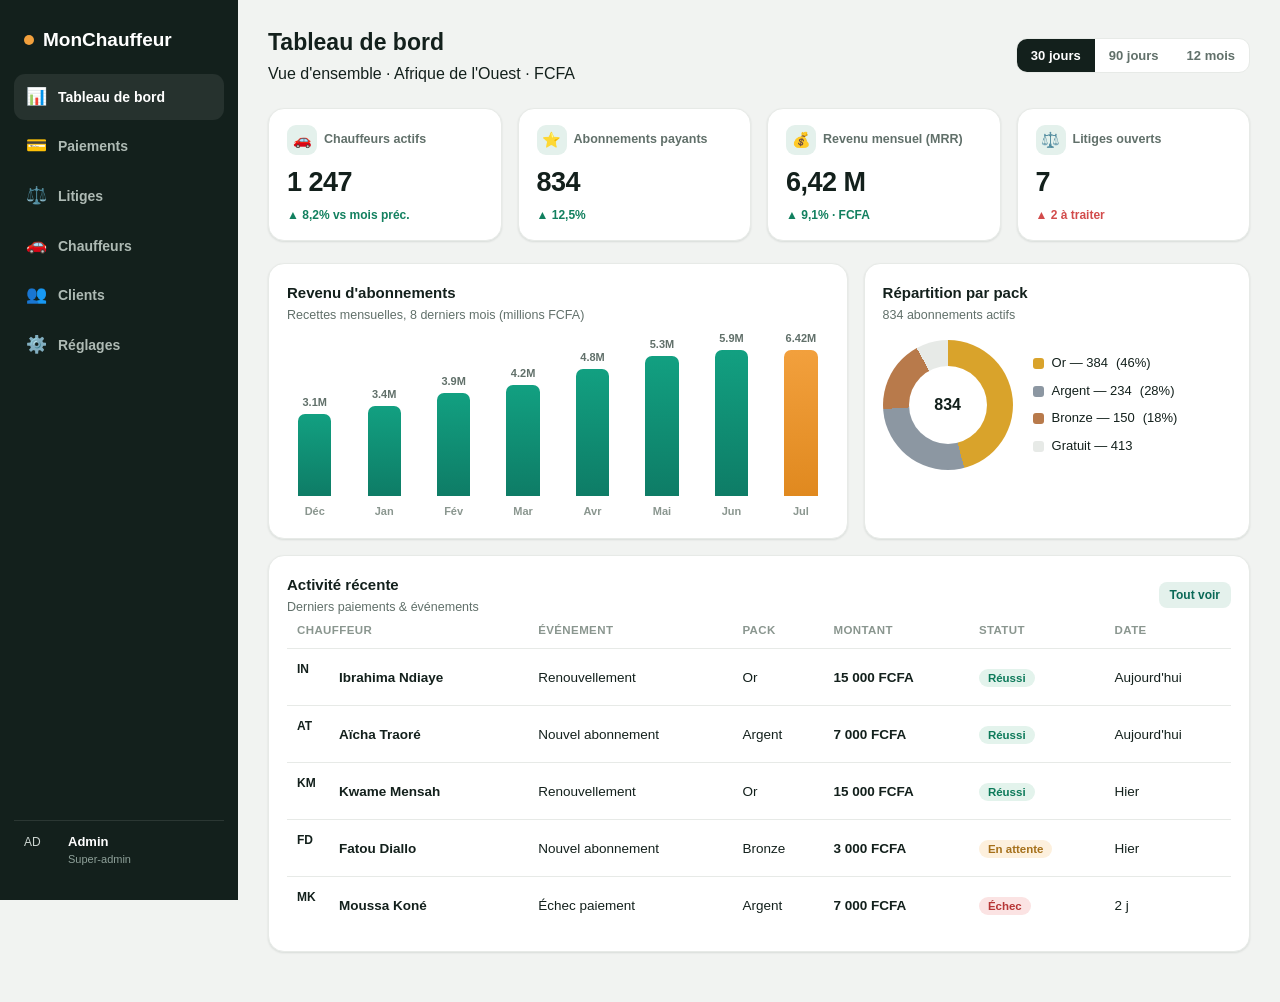
==== admin.html @ 26cc0a50 "Initial upload: Shefory clickable prototype (mobile app + web admin) Driver marketplace connecting p" ====
<!doctype html>
<html lang="fr">
<head>
<meta charset="utf-8">
<meta name="viewport" content="width=device-width,initial-scale=1">
<title>MonChauffeur — Administration</title>
<link rel="stylesheet" href="styles.css">
<style>
body{background:#F1F3F1}
.app{display:grid;grid-template-columns:238px 1fr;min-height:100vh}
/* sidebar */
.side{background:#13201C;color:#cdd6d1;padding:20px 14px;position:sticky;top:0;height:100vh;display:flex;flex-direction:column}
.side .logo{color:#fff;font-weight:850;font-size:19px;display:flex;align-items:center;gap:9px;padding:6px 10px 20px}
.side .dot{width:10px;height:10px;border-radius:50%;background:var(--accent)}
.nav{display:flex;flex-direction:column;gap:3px}
.nav a{display:flex;align-items:center;gap:11px;padding:11px 12px;border-radius:11px;font-size:14px;font-weight:600;color:#aebab4}
.nav a .ic{font-size:17px}
.nav a.on,.nav a:hover{background:#ffffff14;color:#fff}
.side .foot{margin-top:auto;display:flex;align-items:center;gap:10px;padding:12px 10px;border-top:1px solid #ffffff1a}
.side .foot .av{width:34px;height:34px;font-size:12px}
/* main */
.main{padding:26px 30px 50px;max-width:1200px}
.head{display:flex;align-items:center;justify-content:space-between;margin-bottom:22px;flex-wrap:wrap;gap:12px}
.head h1{margin:0;font-size:23px;font-weight:800}
.head .sub{margin-top:3px}
.head .actions{display:flex;gap:10px}
.seg{display:inline-flex;background:#fff;border:1px solid var(--line);border-radius:11px;overflow:hidden}
.seg button{padding:9px 14px;font-size:13px;font-weight:600;color:var(--muted)}
.seg button.on{background:var(--ink);color:#fff}

.kpis{display:grid;grid-template-columns:repeat(4,1fr);gap:16px;margin-bottom:22px}
.kpi{background:#fff;border:1px solid var(--line);border-radius:var(--r-md);padding:16px 18px;box-shadow:var(--shadow-sm)}
.kpi .lab{color:var(--muted);font-size:12.5px;font-weight:600;display:flex;align-items:center;gap:7px}
.kpi .val{font-size:27px;font-weight:850;margin-top:8px;letter-spacing:-.5px}
.kpi .chg{font-size:12px;font-weight:700;margin-top:5px}
.up{color:#12805f}.down{color:var(--danger)}
.kpi .ic{width:30px;height:30px;border-radius:9px;display:grid;place-items:center;font-size:15px;background:var(--primary-tint)}

.grid2{display:grid;grid-template-columns:1.5fr 1fr;gap:16px;margin-bottom:16px}
.panel{background:#fff;border:1px solid var(--line);border-radius:var(--r-md);padding:18px;box-shadow:var(--shadow-sm)}
.panel h3{margin:0 0 2px;font-size:15px;font-weight:750}
.panel .psub{color:var(--muted);font-size:12.5px;margin-bottom:16px}

/* bar chart */
.chart{display:flex;align-items:flex-end;gap:14px;height:180px;padding-top:10px}
.bar-wrap{flex:1;display:flex;flex-direction:column;align-items:center;gap:8px;height:100%;justify-content:flex-end}
.bar{width:60%;max-width:34px;border-radius:7px 7px 0 0;background:linear-gradient(180deg,#12a081,#0E7C66);position:relative}
.bar span{position:absolute;top:-19px;left:50%;transform:translateX(-50%);font-size:11px;font-weight:700;color:var(--muted);white-space:nowrap}
.bar-wrap small{color:var(--faint);font-size:11px;font-weight:600}

/* donut */
.donut-wrap{display:flex;align-items:center;gap:20px}
.donut{width:130px;height:130px;border-radius:50%;flex:none;
  background:conic-gradient(#D9A32B 0 46%,#8C97A2 46% 74%,#B87A4B 74% 92%,#E7EAE7 92% 100%);
  display:grid;place-items:center;position:relative}
.donut::after{content:"";width:78px;height:78px;background:#fff;border-radius:50%}
.donut b{position:absolute;font-size:16px;font-weight:800}
.legend{display:flex;flex-direction:column;gap:9px;font-size:13px}
.legend div{display:flex;align-items:center;gap:8px}
.dotc{width:11px;height:11px;border-radius:3px}

/* table */
.tabs-row{display:flex;gap:8px;margin-bottom:14px}
.tabs-row button{font-size:13px;font-weight:650;padding:8px 13px;border-radius:9px;color:var(--muted);background:#eef1ef}
.tabs-row button.on{background:var(--ink);color:#fff}
table{width:100%;border-collapse:collapse}
th{text-align:left;font-size:11.5px;text-transform:uppercase;letter-spacing:.4px;color:var(--faint);font-weight:700;padding:0 10px 10px}
td{padding:12px 10px;border-top:1px solid var(--line);font-size:13.5px}
.tr-name{display:flex;align-items:center;gap:10px;font-weight:650}
.tr-name .av{width:32px;height:32px;font-size:12px}
.st{font-size:11.5px;font-weight:700;padding:3px 9px;border-radius:999px}
.st-ok{background:#e3f3ec;color:#0d7a5a}
.st-pend{background:#fdf0dd;color:#a5701a}
.st-open{background:#fbe3e3;color:#b63636}
.st-res{background:#eceff2;color:#5b6670}
.mini-btn{font-size:12px;font-weight:650;padding:6px 11px;border-radius:8px;background:var(--primary-tint);color:var(--primary-600)}
.mini-btn.d{background:#fbe3e3;color:#b63636}
.mini-btn.g{background:#eef1ef;color:var(--muted)}
.hide{display:none}
@media(max-width:900px){.app{grid-template-columns:1fr}.side{position:static;height:auto;flex-direction:row;align-items:center;overflow-x:auto}.side .logo{padding:6px 10px}.nav{flex-direction:row}.side .foot{display:none}.kpis{grid-template-columns:1fr 1fr}.grid2{grid-template-columns:1fr}}
</style>
</head>
<body>
<div class="app">
  <!-- SIDEBAR -->
  <aside class="side">
    <div class="logo"><span class="dot"></span>MonChauffeur</div>
    <nav class="nav">
      <a class="on" data-p="dash" onclick="nav('dash',this)"><span class="ic">📊</span> Tableau de bord</a>
      <a data-p="pay" onclick="nav('pay',this)"><span class="ic">💳</span> Paiements</a>
      <a data-p="disp" onclick="nav('disp',this)"><span class="ic">⚖️</span> Litiges</a>
      <a data-p="drv" onclick="nav('drv',this)"><span class="ic">🚗</span> Chauffeurs</a>
      <a onclick="alert('Prototype — écran à venir')"><span class="ic">👥</span> Clients</a>
      <a onclick="alert('Prototype — écran à venir')"><span class="ic">⚙️</span> Réglages</a>
    </nav>
    <div class="foot"><div class="av c1">AD</div><div><div style="color:#fff;font-size:13px;font-weight:700">Admin</div><div style="font-size:11px;color:#8ea099">Super-admin</div></div></div>
  </aside>

  <!-- MAIN -->
  <main class="main">

    <!-- ===== DASHBOARD ===== -->
    <section id="p-dash">
      <div class="head">
        <div><h1>Tableau de bord</h1><div class="sub">Vue d'ensemble · Afrique de l'Ouest · FCFA</div></div>
        <div class="seg"><button class="on">30 jours</button><button>90 jours</button><button>12 mois</button></div>
      </div>

      <div class="kpis">
        <div class="kpi"><div class="lab"><span class="ic">🚗</span> Chauffeurs actifs</div><div class="val">1 247</div><div class="chg up">▲ 8,2% vs mois préc.</div></div>
        <div class="kpi"><div class="lab"><span class="ic">⭐</span> Abonnements payants</div><div class="val">834</div><div class="chg up">▲ 12,5%</div></div>
        <div class="kpi"><div class="lab"><span class="ic">💰</span> Revenu mensuel (MRR)</div><div class="val">6,42 M</div><div class="chg up">▲ 9,1% · FCFA</div></div>
        <div class="kpi"><div class="lab"><span class="ic">⚖️</span> Litiges ouverts</div><div class="val">7</div><div class="chg down">▲ 2 à traiter</div></div>
      </div>

      <div class="grid2">
        <div class="panel">
          <h3>Revenu d'abonnements</h3>
          <div class="psub">Recettes mensuelles, 8 derniers mois (millions FCFA)</div>
          <div class="chart" id="chart"></div>
        </div>
        <div class="panel">
          <h3>Répartition par pack</h3>
          <div class="psub">834 abonnements actifs</div>
          <div class="donut-wrap">
            <div class="donut"><b>834</b></div>
            <div class="legend">
              <div><span class="dotc" style="background:#D9A32B"></span> Or — 384 <span class="sub">(46%)</span></div>
              <div><span class="dotc" style="background:#8C97A2"></span> Argent — 234 <span class="sub">(28%)</span></div>
              <div><span class="dotc" style="background:#B87A4B"></span> Bronze — 150 <span class="sub">(18%)</span></div>
              <div><span class="dotc" style="background:#E7EAE7"></span> Gratuit — 413</div>
            </div>
          </div>
        </div>
      </div>

      <div class="panel">
        <div style="display:flex;justify-content:space-between;align-items:center;margin-bottom:6px">
          <div><h3>Activité récente</h3><div class="psub" style="margin:0">Derniers paiements & événements</div></div>
          <button class="mini-btn" onclick="nav('pay',document.querySelector('[data-p=pay]'))">Tout voir</button>
        </div>
        <table>
          <thead><tr><th>Chauffeur</th><th>Événement</th><th>Pack</th><th>Montant</th><th>Statut</th><th>Date</th></tr></thead>
          <tbody id="recent"></tbody>
        </table>
      </div>
    </section>

    <!-- ===== PAIEMENTS ===== -->
    <section id="p-pay" class="hide">
      <div class="head"><div><h1>Paiements</h1><div class="sub">Transactions d'abonnements · Mobile Money & carte</div></div>
        <div class="actions"><button class="btn btn-ghost">⬇ Exporter CSV</button></div></div>
      <div class="kpis" style="grid-template-columns:repeat(3,1fr)">
        <div class="kpi"><div class="lab">Encaissé ce mois</div><div class="val">6,42 M</div><div class="chg up">FCFA</div></div>
        <div class="kpi"><div class="lab">En attente</div><div class="val">312 K</div><div class="chg">4 transactions</div></div>
        <div class="kpi"><div class="lab">Taux d'échec</div><div class="val">2,1%</div><div class="chg up">▼ 0,4%</div></div>
      </div>
      <div class="panel">
        <div class="tabs-row"><button class="on">Toutes</button><button>Réussies</button><button>En attente</button><button>Échouées</button></div>
        <table>
          <thead><tr><th>Transaction</th><th>Chauffeur</th><th>Moyen</th><th>Pack</th><th>Montant</th><th>Statut</th><th></th></tr></thead>
          <tbody id="payTable"></tbody>
        </table>
      </div>
    </section>

    <!-- ===== LITIGES ===== -->
    <section id="p-disp" class="hide">
      <div class="head"><div><h1>Litiges</h1><div class="sub">Signalements clients ↔ chauffeurs à arbitrer</div></div></div>
      <div class="panel">
        <div class="tabs-row"><button class="on">Ouverts (7)</button><button>En cours</button><button>Résolus</button></div>
        <table>
          <thead><tr><th>#</th><th>Parties</th><th>Motif</th><th>Priorité</th><th>Statut</th><th>Action</th></tr></thead>
          <tbody id="dispTable"></tbody>
        </table>
      </div>
    </section>

    <!-- ===== CHAUFFEURS ===== -->
    <section id="p-drv" class="hide">
      <div class="head"><div><h1>Chauffeurs</h1><div class="sub">Vérification des documents & modération</div></div></div>
      <div class="kpis" style="grid-template-columns:repeat(3,1fr)">
        <div class="kpi"><div class="lab">À vérifier</div><div class="val">23</div><div class="chg down">Documents en attente</div></div>
        <div class="kpi"><div class="lab">Vérifiés</div><div class="val">1 224</div><div class="chg up">98% de la base</div></div>
        <div class="kpi"><div class="lab">Suspendus</div><div class="val">5</div><div class="chg">Modération</div></div>
      </div>
      <div class="panel">
        <div class="tabs-row"><button class="on">À vérifier</button><button>Actifs</button><button>Suspendus</button></div>
        <table>
          <thead><tr><th>Chauffeur</th><th>Ville</th><th>Pack</th><th>Documents</th><th>Statut</th><th>Action</th></tr></thead>
          <tbody id="drvTable"></tbody>
        </table>
      </div>
    </section>

  </main>
</div>

<script>
/* nav */
function nav(p,el){
  ['dash','pay','disp','drv'].forEach(x=>document.getElementById('p-'+x).classList.add('hide'));
  document.getElementById('p-'+p).classList.remove('hide');
  document.querySelectorAll('.nav a').forEach(a=>a.classList.remove('on'));el.classList.add('on');
  window.scrollTo(0,0);
}
/* chart */
const data=[3.1,3.4,3.9,4.2,4.8,5.3,5.9,6.42];const labels=['Déc','Jan','Fév','Mar','Avr','Mai','Jun','Jul'];
const max=Math.max(...data);
document.getElementById('chart').innerHTML=data.map((v,i)=>`
  <div class="bar-wrap"><div class="bar" style="height:${v/max*100}%;${i===data.length-1?'background:linear-gradient(180deg,#F2A03D,#e0891f)':''}"><span>${v}M</span></div><small>${labels[i]}</small></div>`).join('');

/* recent activity */
const av=(i,c,cls)=>`<div class="av ${cls||''}" style="background:${c}">${i}</div>`;
const recent=[
  ['IN','Ibrahima Ndiaye','Renouvellement','Or','15 000','ok',"Aujourd'hui"],
  ['AT','Aïcha Traoré','Nouvel abonnement','Argent','7 000','ok',"Aujourd'hui"],
  ['KM','Kwame Mensah','Renouvellement','Or','15 000','ok','Hier'],
  ['FD','Fatou Diallo','Nouvel abonnement','Bronze','3 000','pend','Hier'],
  ['MK','Moussa Koné','Échec paiement','Argent','7 000','fail','2 j'],
];
const stmap={ok:['st-ok','Réussi'],pend:['st-pend','En attente'],fail:['st-open','Échec']};
document.getElementById('recent').innerHTML=recent.map(r=>`
  <tr><td><div class="tr-name"><div class="av c3" style="width:32px;height:32px;font-size:12px">${r[0]}</div>${r[1]}</div></td>
  <td>${r[2]}</td><td>${r[3]}</td><td><b>${r[4]} FCFA</b></td>
  <td><span class="st ${stmap[r[5]][0]}">${stmap[r[5]][1]}</span></td><td class="sub">${r[6]}</td></tr>`).join('');

/* payments table */
const pays=[
  ['#PAY-8842','IN','Ibrahima Ndiaye','🌊 Wave','Or','15 000','ok'],
  ['#PAY-8841','AT','Aïcha Traoré','🟠 Orange Money','Argent','7 000','ok'],
  ['#PAY-8840','KM','Kwame Mensah','🌊 Wave','Or','15 000','ok'],
  ['#PAY-8839','FD','Fatou Diallo','🟡 MTN MoMo','Bronze','3 000','pend'],
  ['#PAY-8838','MK','Moussa Koné','💳 Carte','Argent','7 000','fail'],
  ['#PAY-8837','—','Aminata Ba','🔵 Moov Money','Argent','7 000','ok'],
];
document.getElementById('payTable').innerHTML=pays.map(p=>`
  <tr><td><b>${p[0]}</b></td><td>${p[2]}</td><td>${p[3]}</td><td>${p[4]}</td><td><b>${p[5]} FCFA</b></td>
  <td><span class="st ${stmap[p[6]][0]}">${stmap[p[6]][1]}</span></td>
  <td>${p[6]==='fail'?'<button class="mini-btn">Relancer</button>':'<button class="mini-btn g">Reçu</button>'}</td></tr>`).join('');

/* disputes */
const disp=[
  ['#L-142','Mariam S. ↔ Moussa K.','Chauffeur non présenté','Haute','open'],
  ['#L-141','Omar D. ↔ Fatou D.','Désaccord sur le tarif','Moyenne','open'],
  ['#L-140','Awa N. ↔ Kwame M.','Comportement inapproprié','Haute','open'],
  ['#L-139','Client ↔ Ibrahima N.','Retard répété','Basse','open'],
];
const prio={Haute:'st-open',Moyenne:'st-pend',Basse:'st-res'};
document.getElementById('dispTable').innerHTML=disp.map(d=>`
  <tr><td><b>${d[0]}</b></td><td>${d[1]}</td><td>${d[2]}</td>
  <td><span class="st ${prio[d[3]]}">${d[3]}</span></td>
  <td><span class="st st-open">Ouvert</span></td>
  <td><button class="mini-btn">Arbitrer</button> <button class="mini-btn g">Détails</button></td></tr>`).join('');

/* drivers to verify */
const drv=[
  ['AB','Aminata Ba','Dakar','Argent','Permis, Assurance','pend'],
  ['SD','Seydou Diarra','Bamako','Bronze','Carte grise manquante','miss'],
  ['NG','Nadia Gueye','Thiès','Or','Tous fournis','pend'],
  ['YT','Yao Touré','Abidjan','Argent','Assurance expirée','miss'],
];
document.getElementById('drvTable').innerHTML=drv.map(d=>`
  <tr><td><div class="tr-name"><div class="av c2" style="width:32px;height:32px;font-size:12px">${d[0]}</div>${d[1]}</div></td>
  <td>${d[2]}</td><td>${d[3]}</td><td class="${d[5]==='miss'?'':''}">${d[4]}</td>
  <td><span class="st ${d[5]==='miss'?'st-open':'st-pend'}">${d[5]==='miss'?'Incomplet':'À vérifier'}</span></td>
  <td><button class="mini-btn">✅ Valider</button> <button class="mini-btn d">Refuser</button></td></tr>`).join('');
</script>
</body>
</html>
---- styles.css ----
/* ================= MonChauffeur — design system ================= */
:root{
  --bg:#F5F6F4;
  --surface:#FFFFFF;
  --surface-2:#FBFCFB;
  --ink:#13201C;
  --muted:#61706A;
  --faint:#8A968F;
  --primary:#0E7C66;
  --primary-600:#0B6957;
  --primary-tint:#E4F1EC;
  --accent:#F2A03D;
  --danger:#D24B4B;
  --gold:#D9A32B;
  --silver:#8C97A2;
  --bronze:#B87A4B;
  --line:#E7EAE7;
  --shadow-sm:0 1px 2px rgba(19,32,28,.06),0 1px 3px rgba(19,32,28,.05);
  --shadow-md:0 6px 20px rgba(19,32,28,.10);
  --shadow-lg:0 18px 50px rgba(19,32,28,.18);
  --r-lg:22px; --r-md:16px; --r-sm:11px;
  --font:-apple-system,BlinkMacSystemFont,"Segoe UI",Roboto,Helvetica,Arial,sans-serif;
}
*{box-sizing:border-box}
html,body{margin:0;padding:0}
body{font-family:var(--font);color:var(--ink);background:var(--bg);-webkit-font-smoothing:antialiased;line-height:1.45}
img{max-width:100%;display:block}
button{font-family:inherit;cursor:pointer;border:none;background:none;color:inherit}
a{color:inherit;text-decoration:none}

/* ---- buttons ---- */
.btn{display:inline-flex;align-items:center;justify-content:center;gap:8px;font-weight:650;
  border-radius:999px;padding:13px 20px;font-size:15px;transition:.15s;line-height:1}
.btn-primary{background:var(--primary);color:#fff}
.btn-primary:active{background:var(--primary-600)}
.btn-ghost{background:var(--surface);color:var(--ink);border:1px solid var(--line)}
.btn-soft{background:var(--primary-tint);color:var(--primary-600)}
.btn-block{width:100%}
.btn-lg{padding:16px 22px;font-size:16px}
.btn:disabled{opacity:.5}

/* ---- badges ---- */
.badge{display:inline-flex;align-items:center;gap:4px;font-size:11.5px;font-weight:700;
  padding:3px 9px;border-radius:999px;letter-spacing:.2px}
.badge-gold{background:linear-gradient(135deg,#F6D06B,#D9A32B);color:#5b430a}
.badge-silver{background:#EEF1F3;color:#5b6670}
.badge-bronze{background:#F4E4D6;color:#8a5426}
.badge-verify{background:var(--primary-tint);color:var(--primary-600)}
.badge-flat{background:#EEF1EF;color:var(--muted)}
.star{color:var(--accent);font-weight:700}
.pill{display:inline-block;font-size:12px;color:var(--muted);background:#EEF1EF;border-radius:999px;padding:5px 11px;font-weight:600}
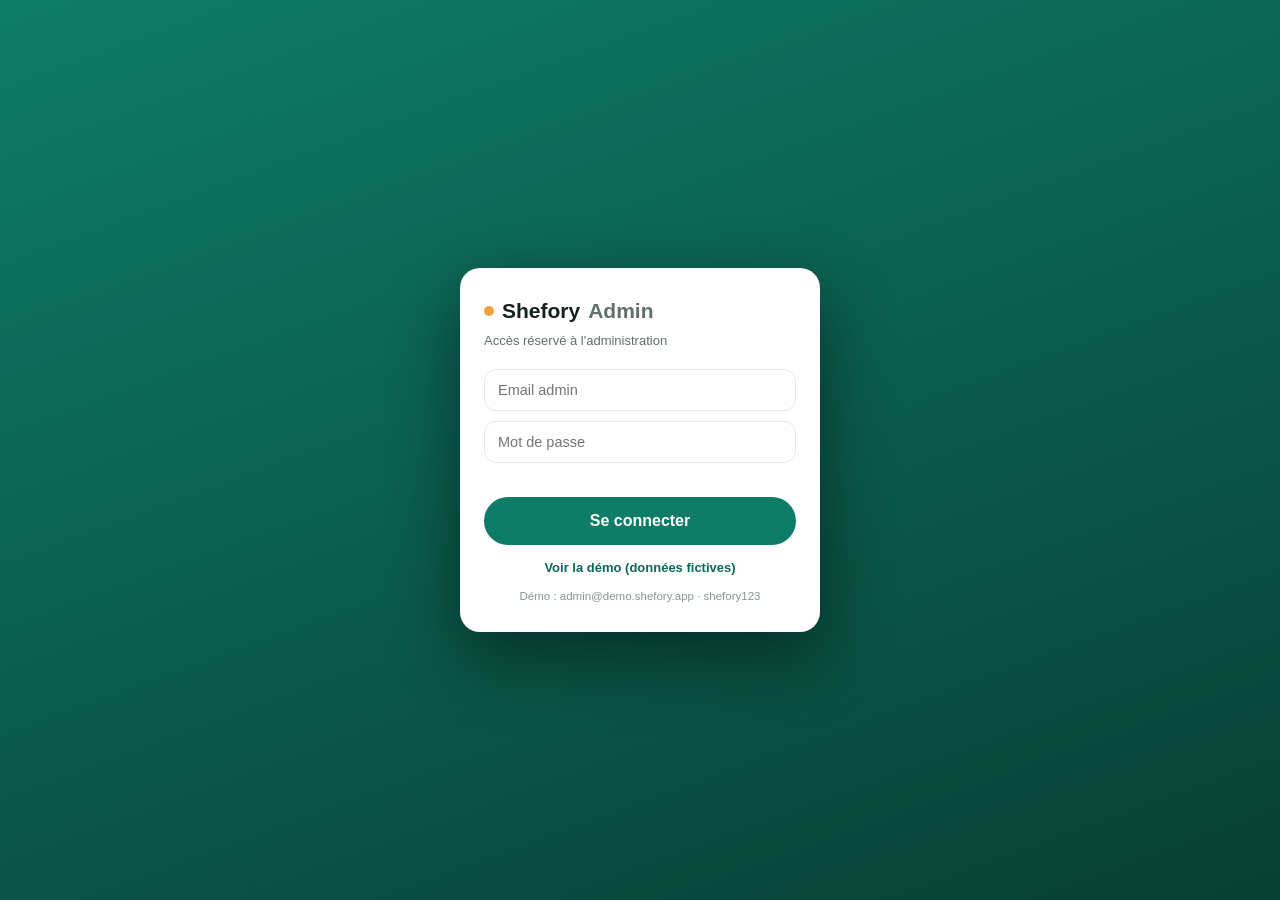
==== commit bb58fc37: "Wire admin web to live data (auth-gated) - admin.html: admin-only login gate (verifies role=admin), " ====
--- a/admin.html
+++ b/admin.html
@@ -81,6 +81,37 @@
 </style>
 </head>
 <body>
+<style>
+.gate{position:fixed;inset:0;background:linear-gradient(160deg,#0E7C66,#083f35);display:flex;align-items:center;justify-content:center;z-index:1000;padding:20px}
+.gate.hide{display:none}
+.gate-card{background:#fff;border-radius:20px;padding:28px 24px;width:100%;max-width:360px;box-shadow:0 24px 70px #0007}
+.glogo{font-weight:850;font-size:21px;display:flex;align-items:center;gap:8px}
+.glogo .muted{color:var(--muted);font-weight:700}
+.glogo .dot{width:10px;height:10px;border-radius:50%;background:var(--accent)}
+.gsub{color:var(--muted);font-size:13px;margin:6px 0 18px}
+.gate-card input{width:100%;border:1px solid var(--line);border-radius:12px;padding:12px 13px;font-size:14.5px;margin-bottom:10px;outline:none;font-family:inherit}
+.gate-card input:focus{border-color:var(--primary)}
+.gerr{color:var(--danger);font-size:13px;min-height:18px;margin-bottom:6px}
+.glink{display:block;width:100%;text-align:center;color:var(--primary-600);font-weight:650;font-size:13px;margin-top:14px;background:none}
+.gnote{color:var(--faint);font-size:11.5px;text-align:center;margin:12px 0 0}
+.atoast{position:fixed;left:50%;bottom:26px;transform:translateX(-50%);background:#13201Cf2;color:#fff;padding:11px 18px;border-radius:12px;font-size:13.5px;z-index:1200;opacity:0;transition:.25s;pointer-events:none}
+.atoast.on{opacity:1;bottom:34px}
+</style>
+
+<div class="gate" id="adminGate">
+  <div class="gate-card">
+    <div class="glogo"><span class="dot"></span> Shefory <span class="muted">Admin</span></div>
+    <p class="gsub">Accès réservé à l'administration</p>
+    <input id="agEmail" type="email" placeholder="Email admin" autocomplete="email" onkeydown="if(event.key==='Enter')adminLogin()">
+    <input id="agPass" type="password" placeholder="Mot de passe" autocomplete="current-password" onkeydown="if(event.key==='Enter')adminLogin()">
+    <div class="gerr" id="agErr"></div>
+    <button class="btn btn-primary btn-block btn-lg" id="agBtn" onclick="adminLogin()">Se connecter</button>
+    <button class="glink" onclick="adminDemo()">Voir la démo (données fictives)</button>
+    <p class="gnote">Démo : admin@demo.shefory.app · shefory123</p>
+  </div>
+</div>
+<div class="atoast" id="atoast"></div>
+
 <div class="app">
   <!-- SIDEBAR -->
   <aside class="side">
@@ -107,30 +138,22 @@
       </div>
 
       <div class="kpis">
-        <div class="kpi"><div class="lab"><span class="ic">🚗</span> Chauffeurs actifs</div><div class="val">1 247</div><div class="chg up">▲ 8,2% vs mois préc.</div></div>
-        <div class="kpi"><div class="lab"><span class="ic">⭐</span> Abonnements payants</div><div class="val">834</div><div class="chg up">▲ 12,5%</div></div>
-        <div class="kpi"><div class="lab"><span class="ic">💰</span> Revenu mensuel (MRR)</div><div class="val">6,42 M</div><div class="chg up">▲ 9,1% · FCFA</div></div>
-        <div class="kpi"><div class="lab"><span class="ic">⚖️</span> Litiges ouverts</div><div class="val">7</div><div class="chg down">▲ 2 à traiter</div></div>
+        <div class="kpi"><div class="lab"><span class="ic">🚗</span> Chauffeurs actifs</div><div class="val" id="kpiDrivers">—</div><div class="chg up">base inscrite</div></div>
+        <div class="kpi"><div class="lab"><span class="ic">⭐</span> Abonnements payants</div><div class="val" id="kpiSubs">—</div><div class="chg up">actifs</div></div>
+        <div class="kpi"><div class="lab"><span class="ic">💰</span> Revenu mensuel (MRR)</div><div class="val" id="kpiMRR">—</div><div class="chg up">FCFA · ce mois</div></div>
+        <div class="kpi"><div class="lab"><span class="ic">⚖️</span> Litiges ouverts</div><div class="val" id="kpiDisp">—</div><div class="chg down">à traiter</div></div>
       </div>
 
       <div class="grid2">
         <div class="panel">
           <h3>Revenu d'abonnements</h3>
-          <div class="psub">Recettes mensuelles, 8 derniers mois (millions FCFA)</div>
+          <div class="psub" id="chartSub">Recettes mensuelles, 8 derniers mois</div>
           <div class="chart" id="chart"></div>
         </div>
         <div class="panel">
           <h3>Répartition par pack</h3>
-          <div class="psub">834 abonnements actifs</div>
-          <div class="donut-wrap">
-            <div class="donut"><b>834</b></div>
-            <div class="legend">
-              <div><span class="dotc" style="background:#D9A32B"></span> Or — 384 <span class="sub">(46%)</span></div>
-              <div><span class="dotc" style="background:#8C97A2"></span> Argent — 234 <span class="sub">(28%)</span></div>
-              <div><span class="dotc" style="background:#B87A4B"></span> Bronze — 150 <span class="sub">(18%)</span></div>
-              <div><span class="dotc" style="background:#E7EAE7"></span> Gratuit — 413</div>
-            </div>
-          </div>
+          <div class="psub" id="donutSub">Chauffeurs par pack</div>
+          <div class="donut-wrap" id="donutWrap"></div>
         </div>
       </div>
 
@@ -151,9 +174,9 @@
       <div class="head"><div><h1>Paiements</h1><div class="sub">Transactions d'abonnements · Mobile Money & carte</div></div>
         <div class="actions"><button class="btn btn-ghost">⬇ Exporter CSV</button></div></div>
       <div class="kpis" style="grid-template-columns:repeat(3,1fr)">
-        <div class="kpi"><div class="lab">Encaissé ce mois</div><div class="val">6,42 M</div><div class="chg up">FCFA</div></div>
-        <div class="kpi"><div class="lab">En attente</div><div class="val">312 K</div><div class="chg">4 transactions</div></div>
-        <div class="kpi"><div class="lab">Taux d'échec</div><div class="val">2,1%</div><div class="chg up">▼ 0,4%</div></div>
+        <div class="kpi"><div class="lab">Encaissé ce mois</div><div class="val" id="kpiCash">—</div><div class="chg up">FCFA</div></div>
+        <div class="kpi"><div class="lab">En attente</div><div class="val" id="kpiPending">—</div><div class="chg" id="kpiPendingSub">transactions</div></div>
+        <div class="kpi"><div class="lab">Taux d'échec</div><div class="val" id="kpiFail">—</div><div class="chg">sur le total</div></div>
       </div>
       <div class="panel">
         <div class="tabs-row"><button class="on">Toutes</button><button>Réussies</button><button>En attente</button><button>Échouées</button></div>
@@ -168,7 +191,7 @@
     <section id="p-disp" class="hide">
       <div class="head"><div><h1>Litiges</h1><div class="sub">Signalements clients ↔ chauffeurs à arbitrer</div></div></div>
       <div class="panel">
-        <div class="tabs-row"><button class="on">Ouverts (7)</button><button>En cours</button><button>Résolus</button></div>
+        <div class="tabs-row"><button class="on" id="dispTabOpen">Ouverts</button><button>En cours</button><button>Résolus</button></div>
         <table>
           <thead><tr><th>#</th><th>Parties</th><th>Motif</th><th>Priorité</th><th>Statut</th><th>Action</th></tr></thead>
           <tbody id="dispTable"></tbody>
@@ -180,9 +203,9 @@
     <section id="p-drv" class="hide">
       <div class="head"><div><h1>Chauffeurs</h1><div class="sub">Vérification des documents & modération</div></div></div>
       <div class="kpis" style="grid-template-columns:repeat(3,1fr)">
-        <div class="kpi"><div class="lab">À vérifier</div><div class="val">23</div><div class="chg down">Documents en attente</div></div>
-        <div class="kpi"><div class="lab">Vérifiés</div><div class="val">1 224</div><div class="chg up">98% de la base</div></div>
-        <div class="kpi"><div class="lab">Suspendus</div><div class="val">5</div><div class="chg">Modération</div></div>
+        <div class="kpi"><div class="lab">À vérifier</div><div class="val" id="kpiToVerify">—</div><div class="chg down">en attente</div></div>
+        <div class="kpi"><div class="lab">Vérifiés</div><div class="val" id="kpiVerified">—</div><div class="chg up">de la base</div></div>
+        <div class="kpi"><div class="lab">Inactifs</div><div class="val" id="kpiSuspended">—</div><div class="chg">masqués</div></div>
       </div>
       <div class="panel">
         <div class="tabs-row"><button class="on">À vérifier</button><button>Actifs</button><button>Suspendus</button></div>
@@ -196,6 +219,10 @@
   </main>
 </div>
 
+<script src="js/vendor/supabase.js"></script>
+<script src="js/supabase.js"></script>
+<script src="js/realtime.js"></script>
+<script src="js/admin.js"></script>
 <script>
 /* nav */
 function nav(p,el){
@@ -204,67 +231,8 @@
   document.querySelectorAll('.nav a').forEach(a=>a.classList.remove('on'));el.classList.add('on');
   window.scrollTo(0,0);
 }
-/* chart */
-const data=[3.1,3.4,3.9,4.2,4.8,5.3,5.9,6.42];const labels=['Déc','Jan','Fév','Mar','Avr','Mai','Jun','Jul'];
-const max=Math.max(...data);
-document.getElementById('chart').innerHTML=data.map((v,i)=>`
-  <div class="bar-wrap"><div class="bar" style="height:${v/max*100}%;${i===data.length-1?'background:linear-gradient(180deg,#F2A03D,#e0891f)':''}"><span>${v}M</span></div><small>${labels[i]}</small></div>`).join('');
-
-/* recent activity */
-const av=(i,c,cls)=>`<div class="av ${cls||''}" style="background:${c}">${i}</div>`;
-const recent=[
-  ['IN','Ibrahima Ndiaye','Renouvellement','Or','15 000','ok',"Aujourd'hui"],
-  ['AT','Aïcha Traoré','Nouvel abonnement','Argent','7 000','ok',"Aujourd'hui"],
-  ['KM','Kwame Mensah','Renouvellement','Or','15 000','ok','Hier'],
-  ['FD','Fatou Diallo','Nouvel abonnement','Bronze','3 000','pend','Hier'],
-  ['MK','Moussa Koné','Échec paiement','Argent','7 000','fail','2 j'],
-];
-const stmap={ok:['st-ok','Réussi'],pend:['st-pend','En attente'],fail:['st-open','Échec']};
-document.getElementById('recent').innerHTML=recent.map(r=>`
-  <tr><td><div class="tr-name"><div class="av c3" style="width:32px;height:32px;font-size:12px">${r[0]}</div>${r[1]}</div></td>
-  <td>${r[2]}</td><td>${r[3]}</td><td><b>${r[4]} FCFA</b></td>
-  <td><span class="st ${stmap[r[5]][0]}">${stmap[r[5]][1]}</span></td><td class="sub">${r[6]}</td></tr>`).join('');
-
-/* payments table */
-const pays=[
-  ['#PAY-8842','IN','Ibrahima Ndiaye','🌊 Wave','Or','15 000','ok'],
-  ['#PAY-8841','AT','Aïcha Traoré','🟠 Orange Money','Argent','7 000','ok'],
-  ['#PAY-8840','KM','Kwame Mensah','🌊 Wave','Or','15 000','ok'],
-  ['#PAY-8839','FD','Fatou Diallo','🟡 MTN MoMo','Bronze','3 000','pend'],
-  ['#PAY-8838','MK','Moussa Koné','💳 Carte','Argent','7 000','fail'],
-  ['#PAY-8837','—','Aminata Ba','🔵 Moov Money','Argent','7 000','ok'],
-];
-document.getElementById('payTable').innerHTML=pays.map(p=>`
-  <tr><td><b>${p[0]}</b></td><td>${p[2]}</td><td>${p[3]}</td><td>${p[4]}</td><td><b>${p[5]} FCFA</b></td>
-  <td><span class="st ${stmap[p[6]][0]}">${stmap[p[6]][1]}</span></td>
-  <td>${p[6]==='fail'?'<button class="mini-btn">Relancer</button>':'<button class="mini-btn g">Reçu</button>'}</td></tr>`).join('');
-
-/* disputes */
-const disp=[
-  ['#L-142','Mariam S. ↔ Moussa K.','Chauffeur non présenté','Haute','open'],
-  ['#L-141','Omar D. ↔ Fatou D.','Désaccord sur le tarif','Moyenne','open'],
-  ['#L-140','Awa N. ↔ Kwame M.','Comportement inapproprié','Haute','open'],
-  ['#L-139','Client ↔ Ibrahima N.','Retard répété','Basse','open'],
-];
-const prio={Haute:'st-open',Moyenne:'st-pend',Basse:'st-res'};
-document.getElementById('dispTable').innerHTML=disp.map(d=>`
-  <tr><td><b>${d[0]}</b></td><td>${d[1]}</td><td>${d[2]}</td>
-  <td><span class="st ${prio[d[3]]}">${d[3]}</span></td>
-  <td><span class="st st-open">Ouvert</span></td>
-  <td><button class="mini-btn">Arbitrer</button> <button class="mini-btn g">Détails</button></td></tr>`).join('');
-
-/* drivers to verify */
-const drv=[
-  ['AB','Aminata Ba','Dakar','Argent','Permis, Assurance','pend'],
-  ['SD','Seydou Diarra','Bamako','Bronze','Carte grise manquante','miss'],
-  ['NG','Nadia Gueye','Thiès','Or','Tous fournis','pend'],
-  ['YT','Yao Touré','Abidjan','Argent','Assurance expirée','miss'],
-];
-document.getElementById('drvTable').innerHTML=drv.map(d=>`
-  <tr><td><div class="tr-name"><div class="av c2" style="width:32px;height:32px;font-size:12px">${d[0]}</div>${d[1]}</div></td>
-  <td>${d[2]}</td><td>${d[3]}</td><td class="${d[5]==='miss'?'':''}">${d[4]}</td>
-  <td><span class="st ${d[5]==='miss'?'st-open':'st-pend'}">${d[5]==='miss'?'Incomplet':'À vérifier'}</span></td>
-  <td><button class="mini-btn">✅ Valider</button> <button class="mini-btn d">Refuser</button></td></tr>`).join('');
+/* démarrage : portail admin puis chargement des données réelles */
+bootAdmin();
 </script>
 </body>
 </html>
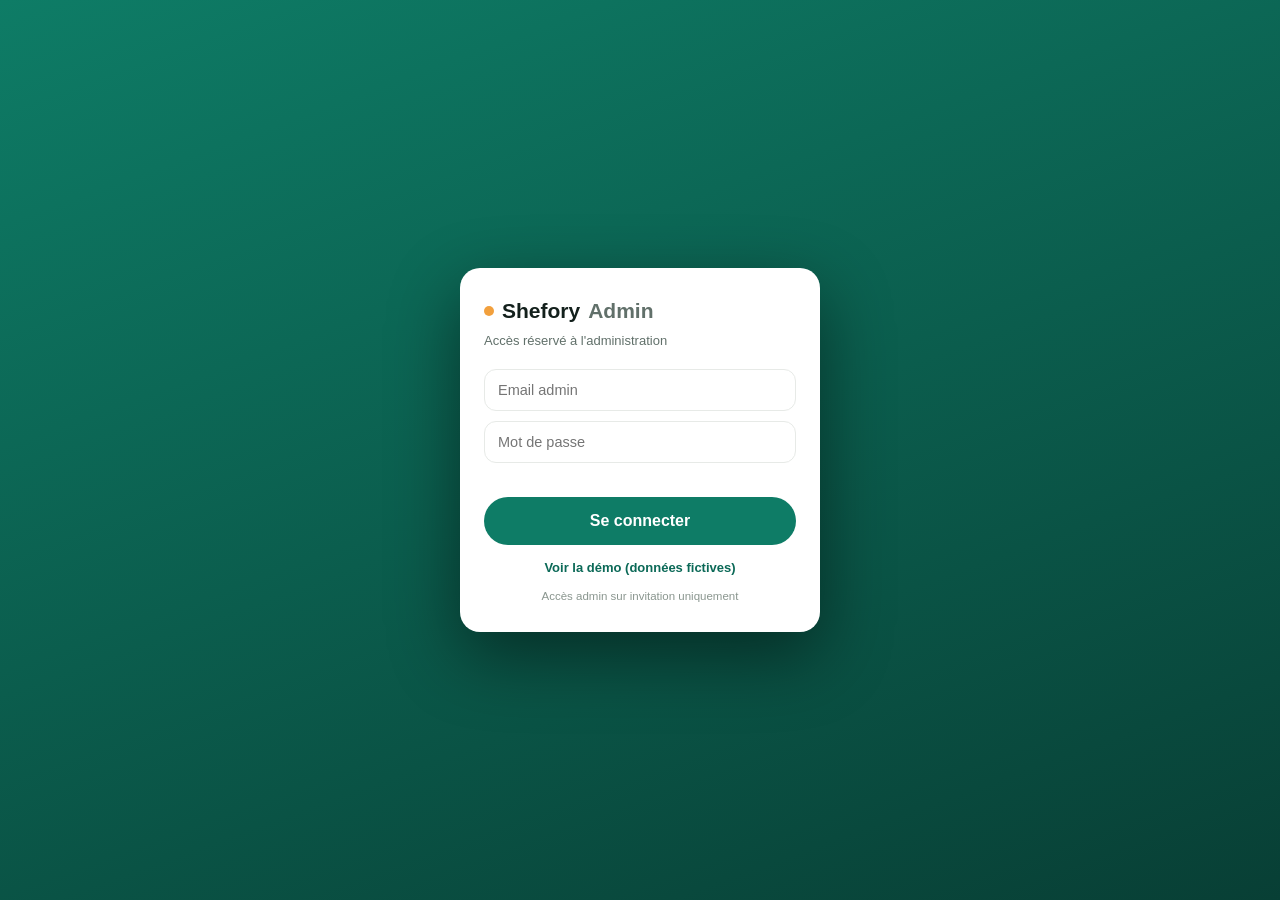
==== commit edb37b74: "Remove admin demo credentials from public files Admin demo password rotated in the database; the adm" ====
--- a/admin.html
+++ b/admin.html
@@ -107,7 +107,7 @@
     <div class="gerr" id="agErr"></div>
     <button class="btn btn-primary btn-block btn-lg" id="agBtn" onclick="adminLogin()">Se connecter</button>
     <button class="glink" onclick="adminDemo()">Voir la démo (données fictives)</button>
-    <p class="gnote">Démo : admin@demo.shefory.app · shefory123</p>
+    <p class="gnote">Accès admin sur invitation uniquement</p>
   </div>
 </div>
 <div class="atoast" id="atoast"></div>
